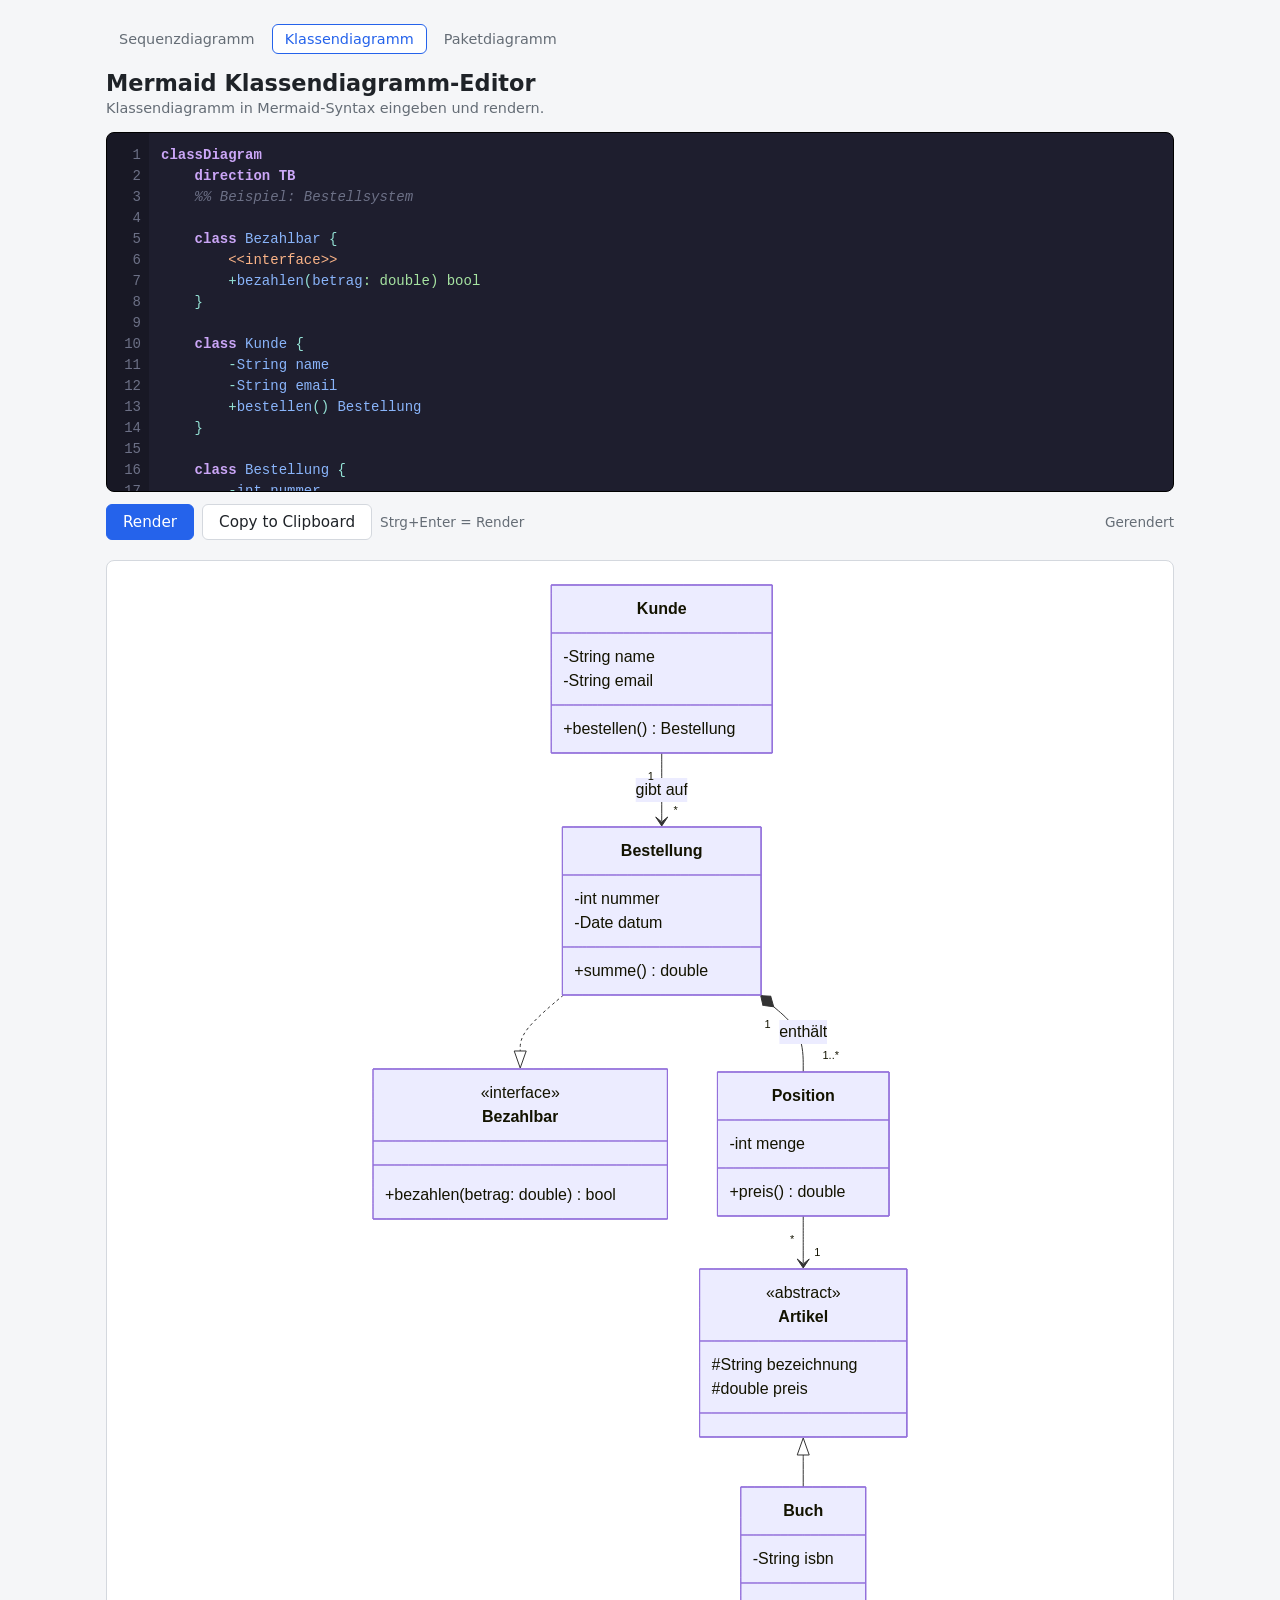
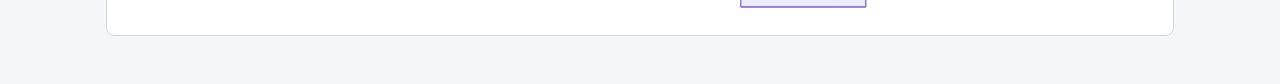
==== mermaid-class.html @ f8803e5b "init" ====
<!doctype html>
<html lang="de">
<head>
<meta charset="utf-8">
<meta name="viewport" content="width=device-width, initial-scale=1">
<title>Mermaid Klassendiagramm-Editor</title>
<link rel="stylesheet" href="mermaid-editor.css">
</head>
<body>
<main>
  <nav>
    <a href="mermaid-seq.html">Sequenzdiagramm</a>
    <a href="mermaid-class.html" aria-current="page">Klassendiagramm</a>
    <a href="mermaid-package.html">Paketdiagramm</a>
  </nav>
  <h1>Mermaid Klassendiagramm-Editor</h1>
  <p class="sub">Klassendiagramm in Mermaid-Syntax eingeben und rendern.</p>

  <div class="editor">
    <div class="gutter" id="gutter">1</div>
    <div class="code">
      <pre id="highlight" aria-hidden="true"></pre>
      <textarea id="input" spellcheck="false" autocomplete="off" autocapitalize="off" aria-label="Mermaid-Code">
classDiagram
    direction TB
    %% Beispiel: Bestellsystem

    class Bezahlbar {
        <<interface>>
        +bezahlen(betrag: double) bool
    }

    class Kunde {
        -String name
        -String email
        +bestellen() Bestellung
    }

    class Bestellung {
        -int nummer
        -Date datum
        +summe() double
    }

    class Position {
        -int menge
        +preis() double
    }

    class Artikel {
        <<abstract>>
        #String bezeichnung
        #double preis
    }

    class Buch {
        -String isbn
    }

    Kunde "1" --> "*" Bestellung : gibt auf
    Bestellung "1" *-- "1..*" Position : enthält
    Position "*" --> "1" Artikel
    Artikel <|-- Buch
    Bestellung ..|> Bezahlbar</textarea>
    </div>
  </div>

  <div class="toolbar">
    <button class="primary" id="renderBtn">Render</button>
    <button id="copyBtn">Copy to Clipboard</button>
    <span class="hint">Strg+Enter = Render</span>
    <span class="status" id="status"></span>
  </div>

  <div class="output" id="output"></div>
</main>

<script src="vendor/mermaid.min.js"></script>
<script src="mermaid-editor.js" data-lang="class"></script>
</body>
</html>
---- mermaid-editor.css ----
:root {
  --bg: #f5f6f8; --panel: #ffffff; --border: #d4d8de; --text: #1f2328; --muted: #656d76;
  --accent: #2563eb; --accent-hover: #1d4ed8;
  --ed-bg: #1e1e2e; --ed-text: #cdd6f4; --ed-gutter: #6c7086;
  --kw: #cba6f7; --arrow: #f38ba8; --id: #89b4fa; --str: #a6e3a1; --cmt: #6c7086; --num: #fab387; --punct: #94e2d5;
  --err-bg: #fdecec; --err-text: #b42318;
}
* { box-sizing: border-box; }
body { margin: 0; font-family: system-ui, -apple-system, "Segoe UI", sans-serif; background: var(--bg); color: var(--text); }
main { max-width: 1100px; margin: 0 auto; padding: 24px 16px 48px; }
h1 { font-size: 1.4rem; margin: 0 0 4px; }
p.sub { margin: 0 0 16px; color: var(--muted); font-size: .9rem; }

nav { display: flex; gap: 4px; margin-bottom: 16px; flex-wrap: wrap; }
nav a {
  padding: 6px 12px; border-radius: 6px; text-decoration: none; color: var(--muted);
  font-size: .9rem; border: 1px solid transparent;
}
nav a:hover { color: var(--text); border-color: var(--border); }
nav a[aria-current="page"] { color: var(--accent); border-color: var(--accent); background: var(--panel); }

.editor {
  position: relative; display: flex; border-radius: 8px; overflow: hidden;
  background: var(--ed-bg); border: 1px solid #000; height: 360px;
  font: 14px/1.5 "Cascadia Code", Consolas, "Courier New", monospace;
}
.gutter {
  padding: 12px 8px; text-align: right; color: var(--ed-gutter); user-select: none;
  background: rgba(0,0,0,.2); min-width: 3em; overflow: hidden; white-space: pre;
}
.code { position: relative; flex: 1; overflow: hidden; }
.code pre, .code textarea {
  position: absolute; inset: 0; margin: 0; padding: 12px; border: 0;
  font: inherit; white-space: pre; overflow: auto; tab-size: 4;
  font-variant-ligatures: none;
}
.code pre { color: var(--ed-text); pointer-events: none; }
.code textarea {
  color: transparent; background: transparent; caret-color: #f5e0dc;
  resize: none; outline: none;
}
.code textarea::selection { background: rgba(137,180,250,.35); }

.t-kw { color: var(--kw); font-weight: 600; }
.t-arrow { color: var(--arrow); font-weight: 600; }
.t-id { color: var(--id); }
.t-str { color: var(--str); }
.t-cmt { color: var(--cmt); font-style: italic; }
.t-num { color: var(--num); }
.t-punct { color: var(--punct); }

.toolbar { display: flex; gap: 8px; align-items: center; margin: 12px 0 20px; flex-wrap: wrap; }
button {
  font: inherit; font-size: .95rem; padding: 8px 16px; border-radius: 6px; cursor: pointer;
  border: 1px solid var(--border); background: var(--panel); color: var(--text);
}
button.primary { background: var(--accent); border-color: var(--accent); color: #fff; }
button.primary:hover { background: var(--accent-hover); }
button:hover { border-color: var(--accent); }
.hint { color: var(--muted); font-size: .85rem; }
.status { margin-left: auto; font-size: .85rem; color: var(--muted); }

.output {
  background: var(--panel); border: 1px solid var(--border); border-radius: 8px;
  padding: 16px; min-height: 200px; overflow: auto; text-align: center;
}
.output svg { max-width: 100%; height: auto; }
.error {
  text-align: left; background: var(--err-bg); color: var(--err-text);
  padding: 12px; border-radius: 6px; white-space: pre-wrap; font-family: Consolas, monospace; font-size: .85rem;
}
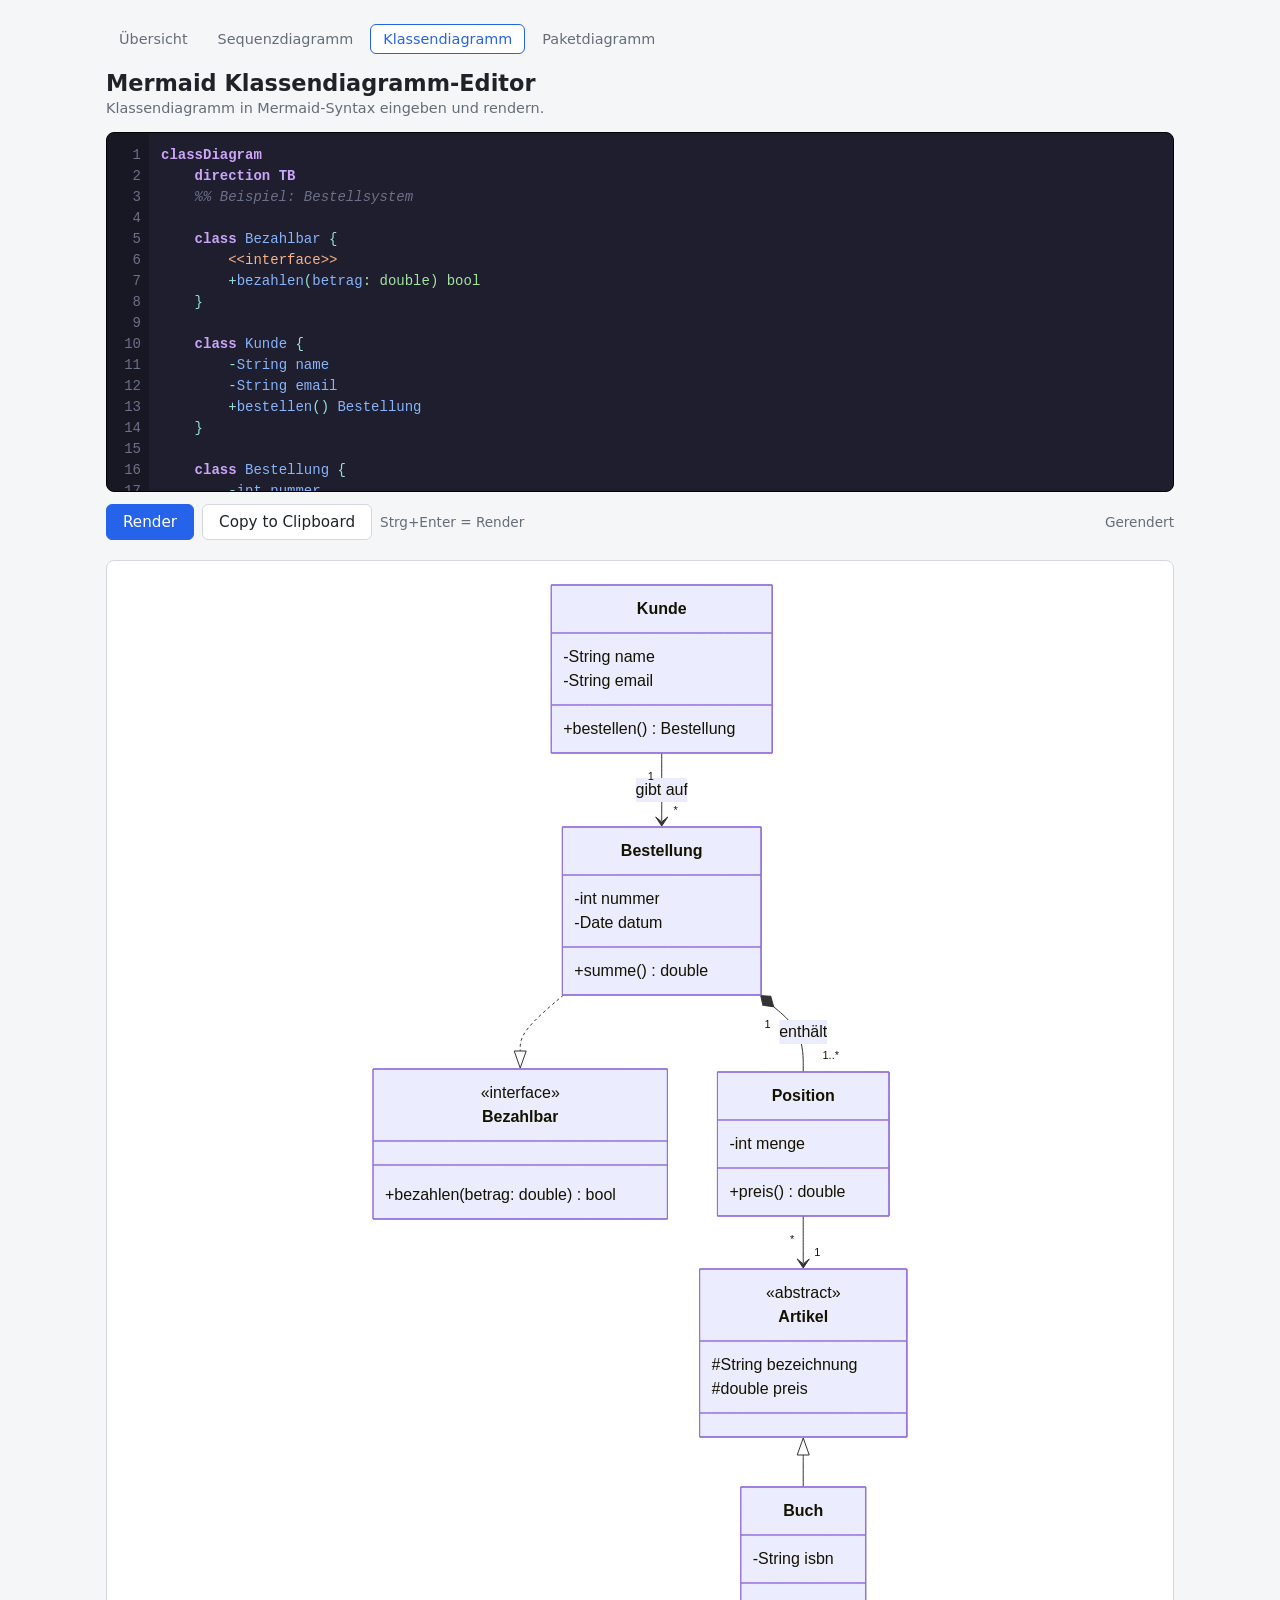
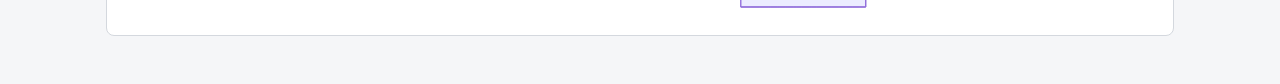
==== commit 053b3ac6: "feat: github pages" ====
--- a/mermaid-class.html
+++ b/mermaid-class.html
@@ -4,11 +4,13 @@
 <meta charset="utf-8">
 <meta name="viewport" content="width=device-width, initial-scale=1">
 <title>Mermaid Klassendiagramm-Editor</title>
+<link rel="icon" href="favicon.svg" type="image/svg+xml">
 <link rel="stylesheet" href="mermaid-editor.css">
 </head>
 <body>
 <main>
   <nav>
+    <a href="index.html">Übersicht</a>
     <a href="mermaid-seq.html">Sequenzdiagramm</a>
     <a href="mermaid-class.html" aria-current="page">Klassendiagramm</a>
     <a href="mermaid-package.html">Paketdiagramm</a>
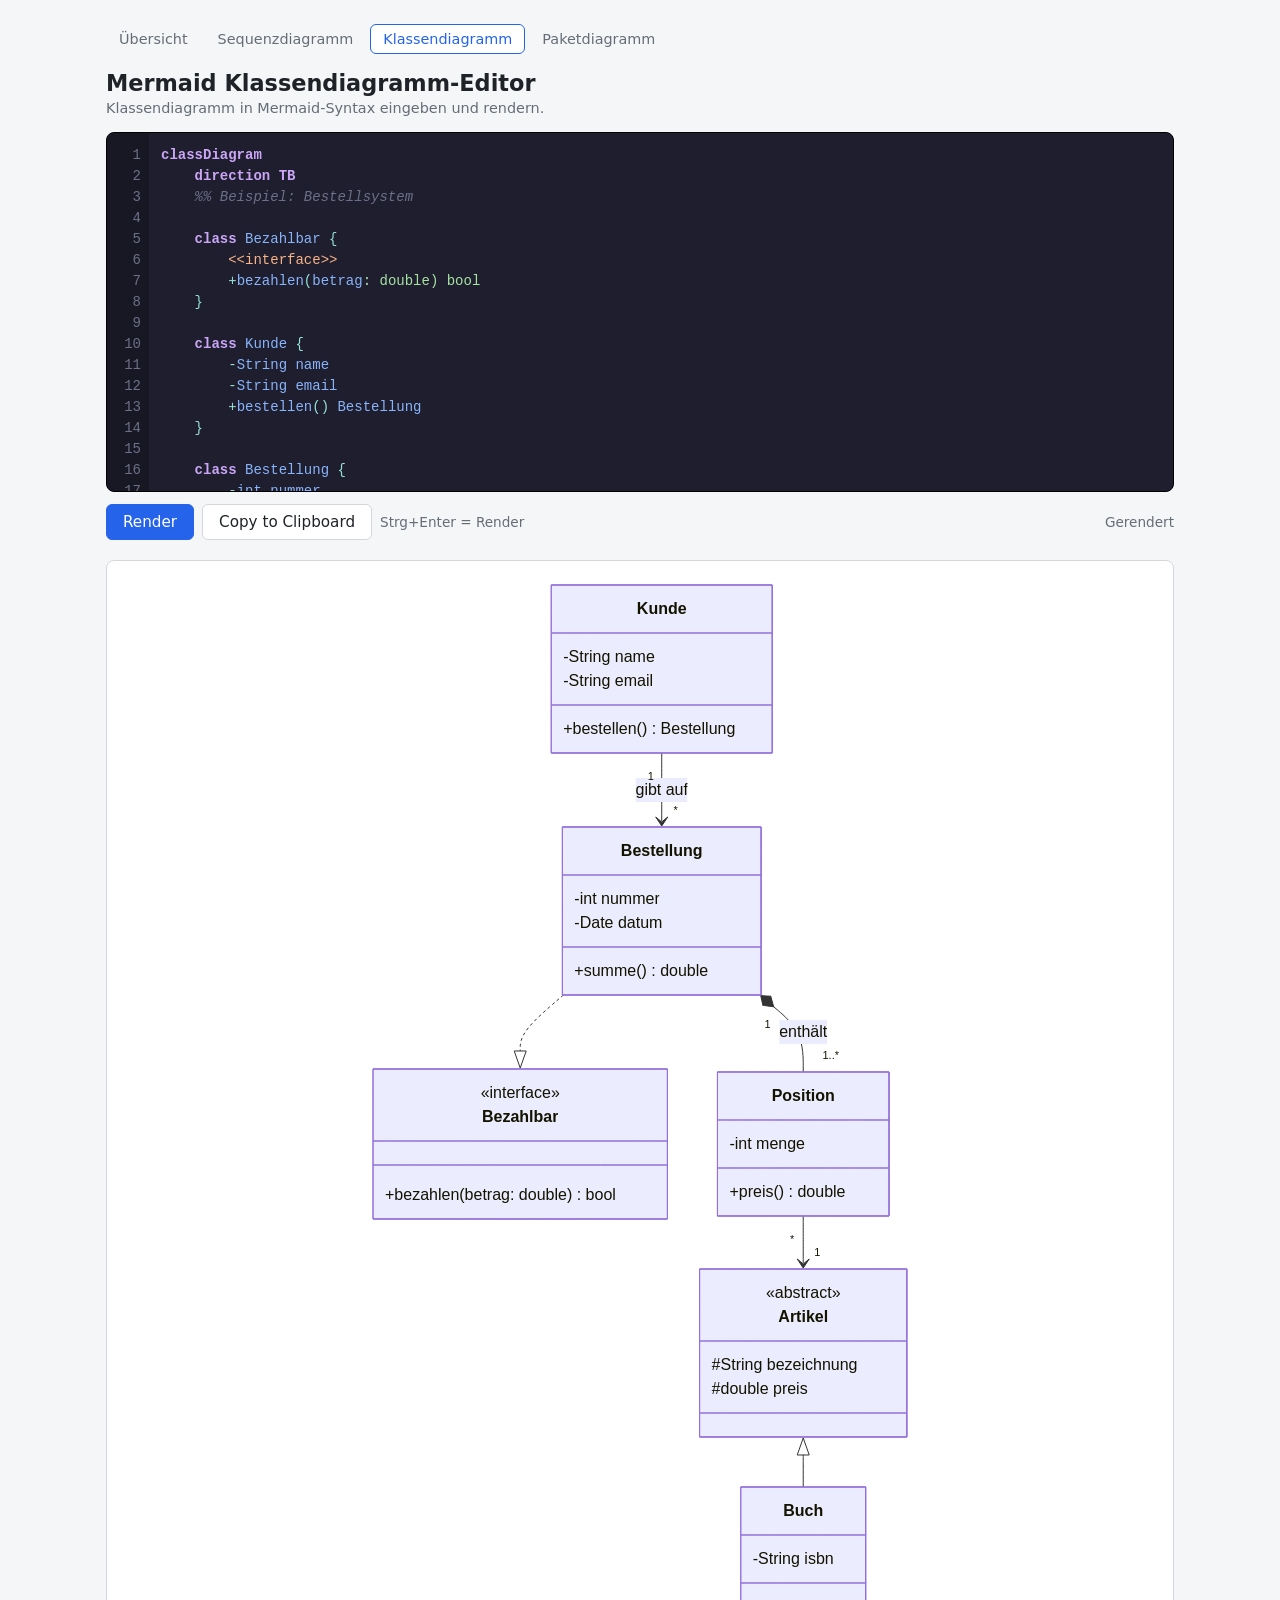
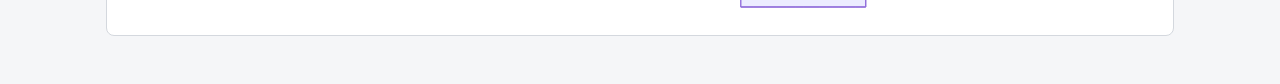
==== commit 59e1e9ab: "feat: nav Parameter" ====
--- a/mermaid-class.html
+++ b/mermaid-class.html
@@ -6,6 +6,7 @@
 <title>Mermaid Klassendiagramm-Editor</title>
 <link rel="icon" href="favicon.svg" type="image/svg+xml">
 <link rel="stylesheet" href="mermaid-editor.css">
+<script>/* ?nav=0 blendet die Navigation aus */ if (new URLSearchParams(location.search).get("nav") === "0") document.documentElement.classList.add("no-nav");</script>
 </head>
 <body>
 <main>
--- a/mermaid-editor.css
+++ b/mermaid-editor.css
@@ -69,3 +69,6 @@
   text-align: left; background: var(--err-bg); color: var(--err-text);
   padding: 12px; border-radius: 6px; white-space: pre-wrap; font-family: Consolas, monospace; font-size: .85rem;
 }
+
+/* ?nav=0 */
+.no-nav nav { display: none; }
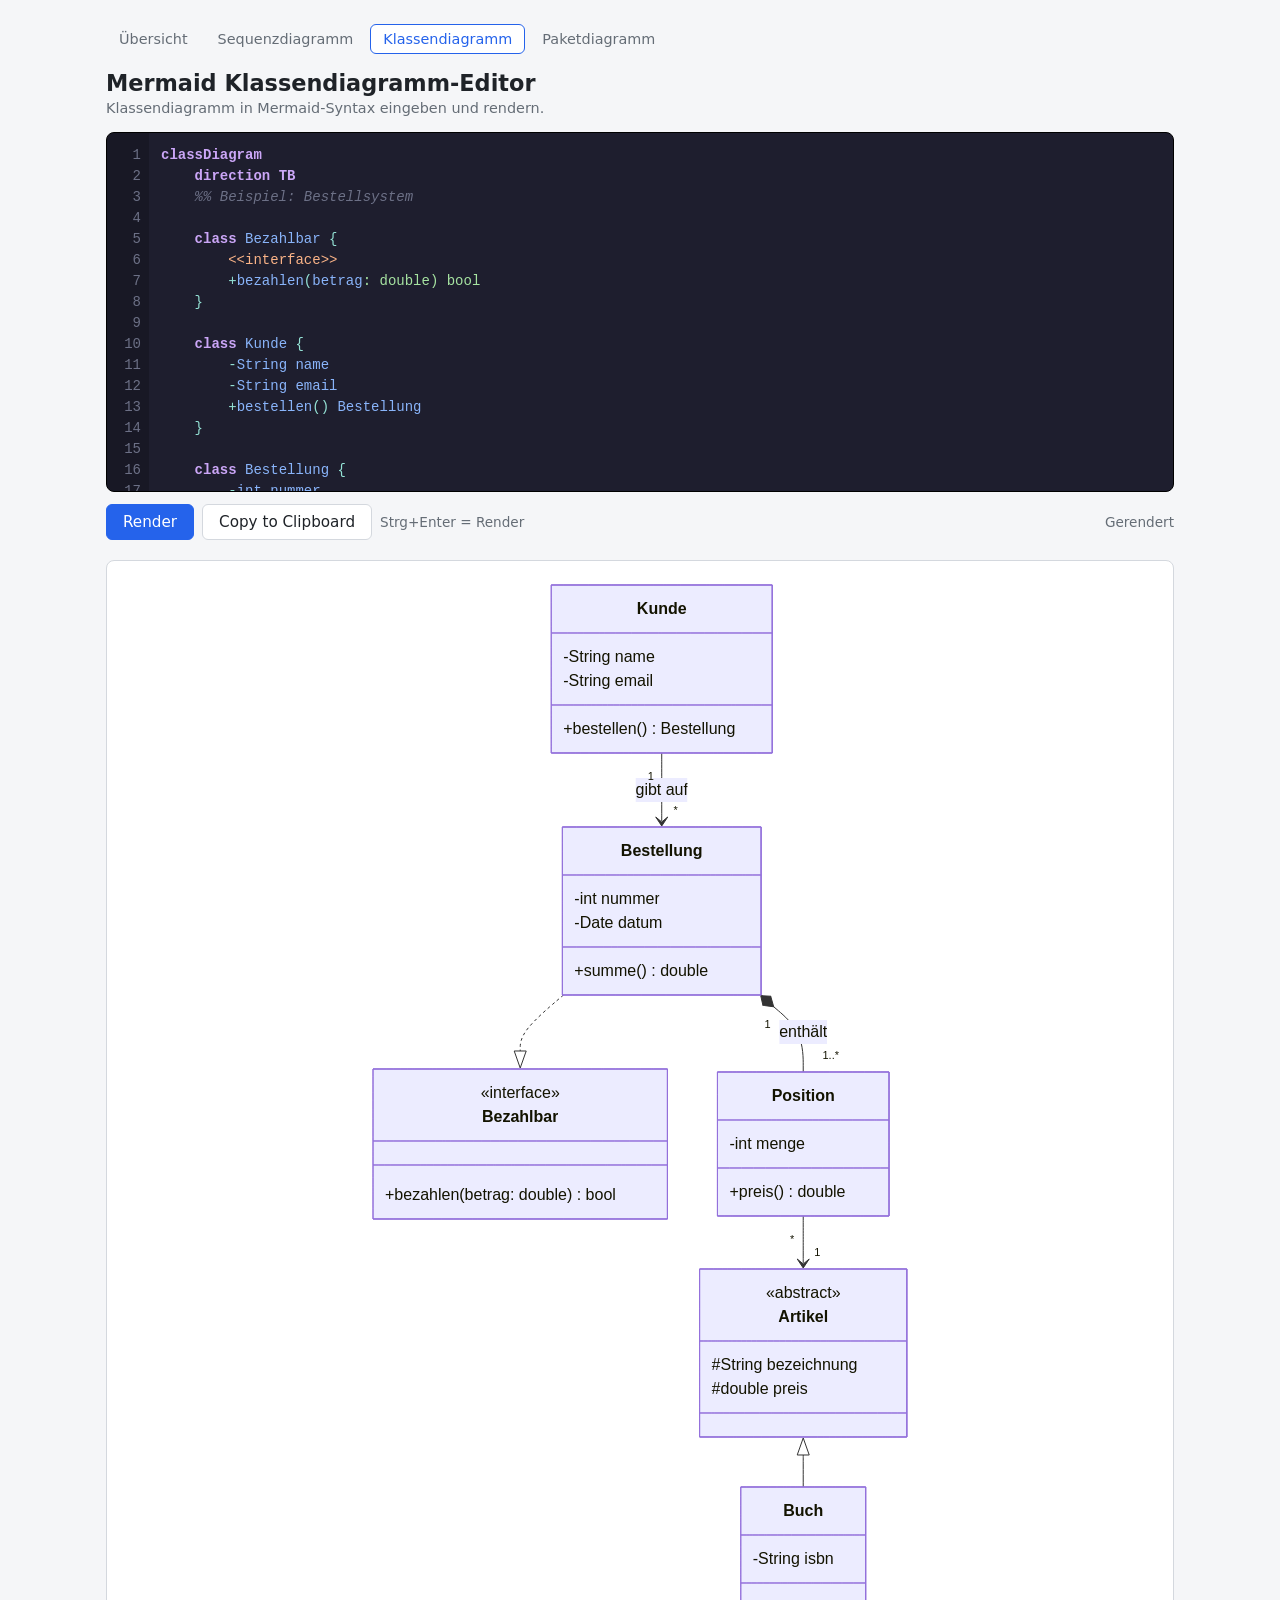
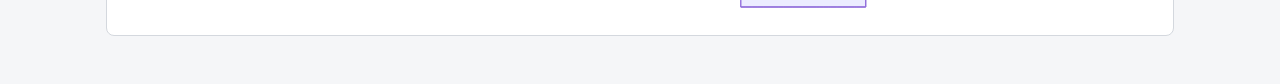
==== commit 088fd0f6: "feat: nav Parameter" ====
--- a/mermaid-class.html
+++ b/mermaid-class.html
@@ -5,7 +5,7 @@
 <meta name="viewport" content="width=device-width, initial-scale=1">
 <title>Mermaid Klassendiagramm-Editor</title>
 <link rel="icon" href="favicon.svg" type="image/svg+xml">
-<link rel="stylesheet" href="mermaid-editor.css">
+<link rel="stylesheet" href="mermaid-editor.css?v=2">
 <script>/* ?nav=0 blendet die Navigation aus */ if (new URLSearchParams(location.search).get("nav") === "0") document.documentElement.classList.add("no-nav");</script>
 </head>
 <body>
@@ -79,6 +79,6 @@
 </main>
 
 <script src="vendor/mermaid.min.js"></script>
-<script src="mermaid-editor.js" data-lang="class"></script>
+<script src="mermaid-editor.js?v=2" data-lang="class"></script>
 </body>
 </html>
